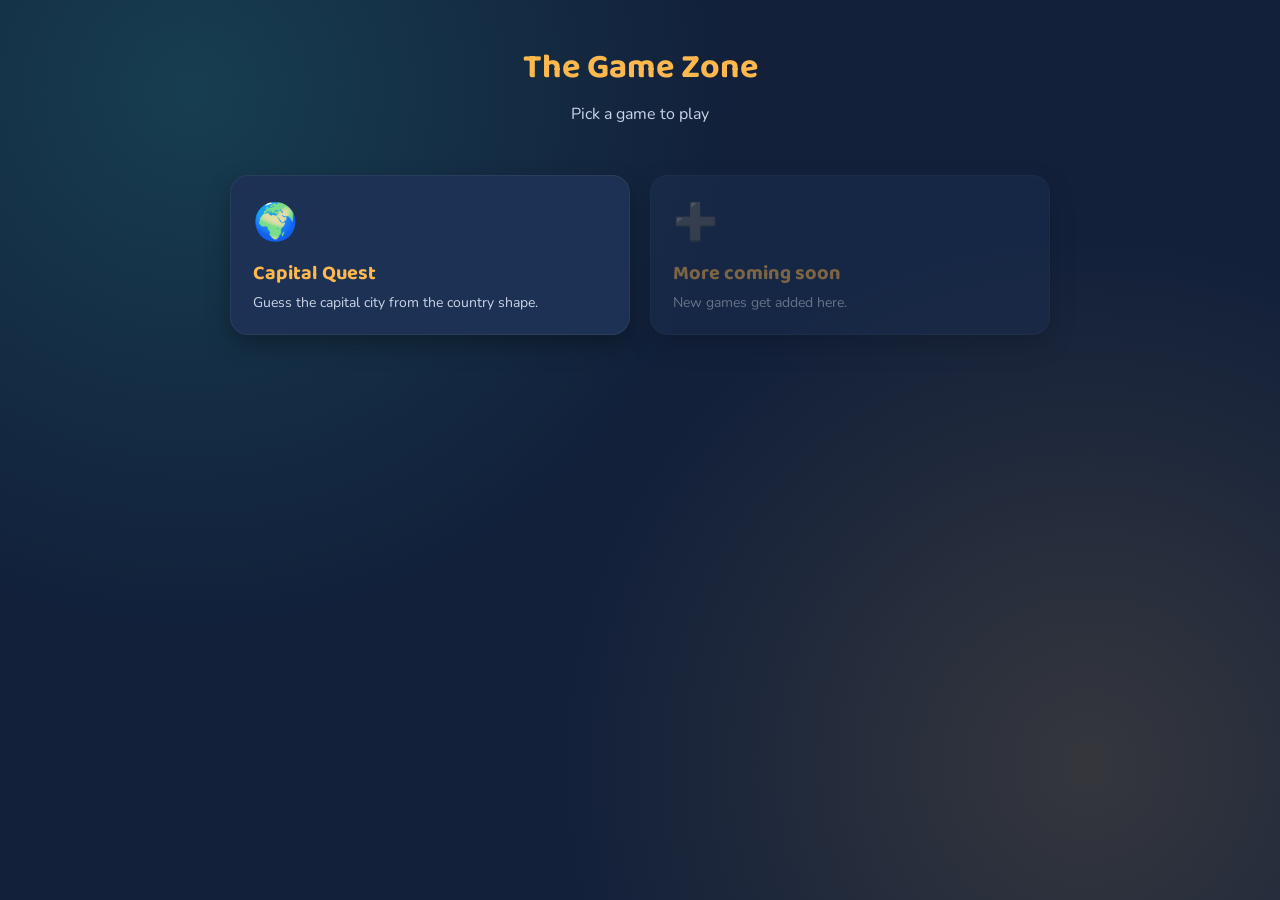
==== index.html @ fbe3ccac "Add files via upload" ====
<!DOCTYPE html>
<html lang="en">
<head>
<meta charset="UTF-8">
<meta name="viewport" content="width=device-width, initial-scale=1.0">
<title>The Game Zone</title>
<link rel="preconnect" href="https://fonts.googleapis.com">
<link href="https://fonts.googleapis.com/css2?family=Baloo+2:wght@500;700;800&family=Nunito:wght@400;600;800&display=swap" rel="stylesheet">
<style>
  :root{
    --navy:#12203A;
    --navy-light:#1C3153;
    --cream:#FFF8EA;
    --gold:#FFB84D;
    --teal:#2EC4B6;
    --pink:#FF6F91;
  }
  *{box-sizing:border-box;}
  body{
    margin:0;min-height:100vh;
    background:
      radial-gradient(circle at 15% 10%, rgba(46,196,182,0.18), transparent 40%),
      radial-gradient(circle at 85% 85%, rgba(255,184,77,0.15), transparent 40%),
      var(--navy);
    font-family:'Nunito',sans-serif;
    color:var(--cream);
    display:flex;flex-direction:column;align-items:center;
    padding:40px 16px 60px;
  }
  h1{font-family:'Baloo 2',sans-serif;font-size:34px;color:var(--gold);margin:0;}
  p.sub{color:#CBD5E8;margin-top:8px;}
  .grid{
    display:grid;grid-template-columns:repeat(auto-fit,minmax(240px,1fr));
    gap:20px;width:100%;max-width:820px;margin-top:34px;
  }
  .game-card{
    background:var(--navy-light);
    border-radius:18px;
    padding:22px;
    text-decoration:none;
    color:var(--cream);
    border:1px solid rgba(255,255,255,0.06);
    box-shadow:0 10px 24px rgba(0,0,0,0.3);
    transition:transform .1s ease;
  }
  .game-card:hover{transform:translateY(-3px);}
  .game-card .emoji{font-size:36px;}
  .game-card h2{font-family:'Baloo 2',sans-serif;font-size:20px;margin:10px 0 4px;color:var(--gold);}
  .game-card p{margin:0;font-size:14px;color:#CBD5E8;}
  .game-card.coming{opacity:0.45;cursor:default;}
</style>
</head>
<body>
  <h1>The Game Zone</h1>
  <p class="sub">Pick a game to play</p>
  <div class="grid">
    <a class="game-card" href="geography-quiz.html">
      <div class="emoji">🌍</div>
      <h2>Capital Quest</h2>
      <p>Guess the capital city from the country shape.</p>
    </a>
    <div class="game-card coming">
      <div class="emoji">➕</div>
      <h2>More coming soon</h2>
      <p>New games get added here.</p>
    </div>
  </div>
</body>
</html>
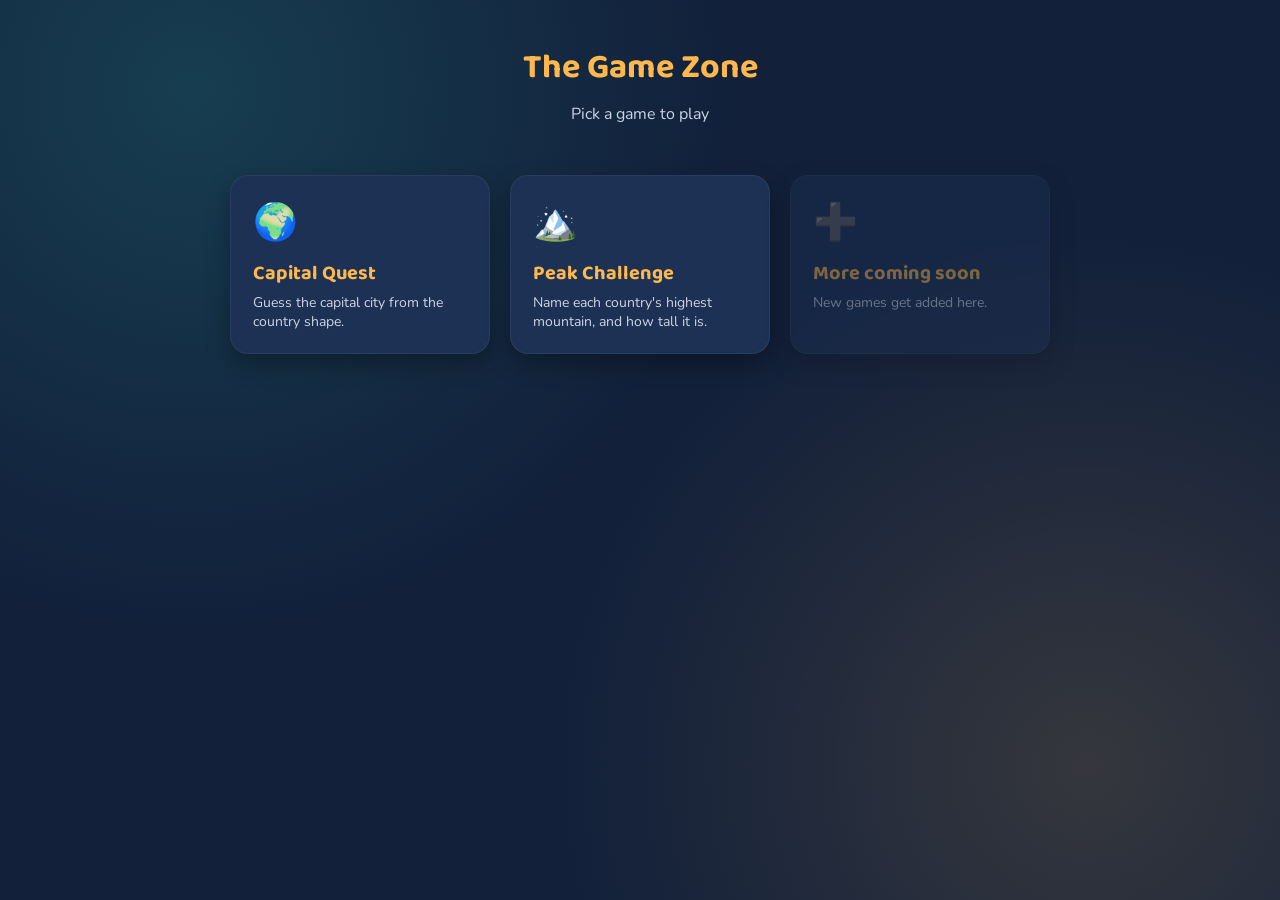
==== commit 4059c17a: "Add files via upload" ====
--- a/index.html
+++ b/index.html
@@ -59,6 +59,11 @@
       <h2>Capital Quest</h2>
       <p>Guess the capital city from the country shape.</p>
     </a>
+    <a class="game-card" href="mountain-quiz.html">
+      <div class="emoji">🏔️</div>
+      <h2>Peak Challenge</h2>
+      <p>Name each country's highest mountain, and how tall it is.</p>
+    </a>
     <div class="game-card coming">
       <div class="emoji">➕</div>
       <h2>More coming soon</h2>
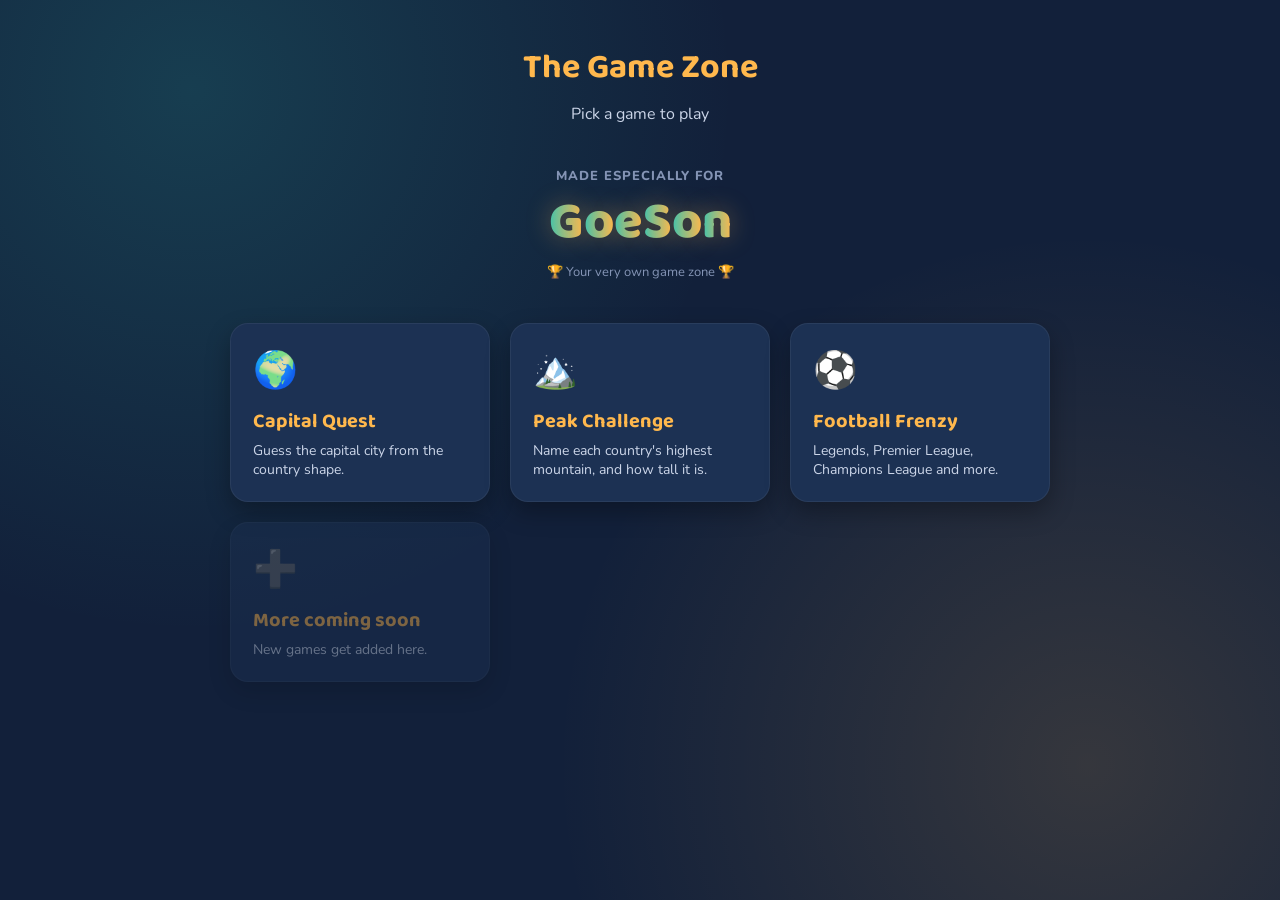
==== commit 8cd802bc: "Add files via upload" ====
--- a/index.html
+++ b/index.html
@@ -29,6 +29,79 @@
   }
   h1{font-family:'Baloo 2',sans-serif;font-size:34px;color:var(--gold);margin:0;}
   p.sub{color:#CBD5E8;margin-top:8px;}
+
+  .made-for{
+    text-align:center;
+    margin:26px 0 8px;
+    position:relative;
+  }
+  .made-for .label{
+    font-size:13px;
+    font-weight:800;
+    letter-spacing:1px;
+    text-transform:uppercase;
+    color:#8494B5;
+  }
+  .name-stage{
+    position:relative;
+    display:inline-flex;
+    align-items:center;
+    justify-content:center;
+    margin-top:6px;
+    padding:6px 10px;
+  }
+  .name-stage .letter{
+    display:inline-block;
+    font-family:'Baloo 2',sans-serif;
+    font-size:52px;
+    font-weight:800;
+    line-height:1;
+    background:linear-gradient(90deg,var(--teal),var(--gold),var(--pink),var(--teal));
+    background-size:300% 100%;
+    -webkit-background-clip:text;
+    background-clip:text;
+    color:transparent;
+    animation:bounceLetter 1.4s ease-in-out infinite, rainbowShift 5s linear infinite;
+    text-shadow:0 0 24px rgba(255,184,77,0.35);
+  }
+  .name-stage .letter:nth-child(1){animation-delay:0s, 0s;}
+  .name-stage .letter:nth-child(2){animation-delay:.08s, 0s;}
+  .name-stage .letter:nth-child(3){animation-delay:.16s, 0s;}
+  .name-stage .letter:nth-child(4){animation-delay:.24s, 0s;}
+  .name-stage .letter:nth-child(5){animation-delay:.32s, 0s;}
+  .name-stage .letter:nth-child(6){animation-delay:.40s, 0s;}
+  @keyframes bounceLetter{
+    0%,60%,100%{transform:translateY(0) rotate(0deg);}
+    30%{transform:translateY(-16px) rotate(-6deg);}
+    45%{transform:translateY(0) rotate(4deg);}
+  }
+  @keyframes rainbowShift{
+    0%{background-position:0% 50%;}
+    100%{background-position:300% 50%;}
+  }
+  .sparkle{
+    position:absolute;
+    font-size:20px;
+    animation:sparkleFloat 2.6s ease-in-out infinite;
+    opacity:0;
+  }
+  .sparkle.s1{top:-10px;left:6%;animation-delay:.2s;}
+  .sparkle.s2{top:-18px;right:8%;animation-delay:.9s;}
+  .sparkle.s3{bottom:-6px;left:18%;animation-delay:1.5s;}
+  .sparkle.s4{bottom:-14px;right:20%;animation-delay:.5s;}
+  .sparkle.s5{top:40%;left:-4%;animation-delay:1.1s;}
+  .sparkle.s6{top:30%;right:-4%;animation-delay:1.8s;}
+  @keyframes sparkleFloat{
+    0%{opacity:0;transform:translateY(6px) scale(.6) rotate(0deg);}
+    30%{opacity:1;}
+    70%{opacity:1;}
+    100%{opacity:0;transform:translateY(-16px) scale(1.1) rotate(25deg);}
+  }
+  .made-for .tagline{
+    margin-top:8px;
+    font-size:13px;
+    color:#8494B5;
+  }
   .grid{
     display:grid;grid-template-columns:repeat(auto-fit,minmax(240px,1fr));
     gap:20px;width:100%;max-width:820px;margin-top:34px;
@@ -53,6 +126,20 @@
 <body>
   <h1>The Game Zone</h1>
   <p class="sub">Pick a game to play</p>
+
+  <div class="made-for">
+    <div class="label">Made especially for</div>
+    <div class="name-stage">
+      <span class="sparkle s1">✨</span>
+      <span class="sparkle s2">⭐</span>
+      <span class="sparkle s3">🌟</span>
+      <span class="sparkle s4">✨</span>
+      <span class="sparkle s5">💫</span>
+      <span class="sparkle s6">⭐</span>
+      <span class="letter">G</span><span class="letter">o</span><span class="letter">e</span><span class="letter">S</span><span class="letter">o</span><span class="letter">n</span>
+    </div>
+    <div class="tagline">🏆 Your very own game zone 🏆</div>
+  </div>
   <div class="grid">
     <a class="game-card" href="geography-quiz.html">
       <div class="emoji">🌍</div>
@@ -64,6 +151,11 @@
       <h2>Peak Challenge</h2>
       <p>Name each country's highest mountain, and how tall it is.</p>
     </a>
+    <a class="game-card" href="football-quiz.html">
+      <div class="emoji">⚽</div>
+      <h2>Football Frenzy</h2>
+      <p>Legends, Premier League, Champions League and more.</p>
+    </a>
     <div class="game-card coming">
       <div class="emoji">➕</div>
       <h2>More coming soon</h2>
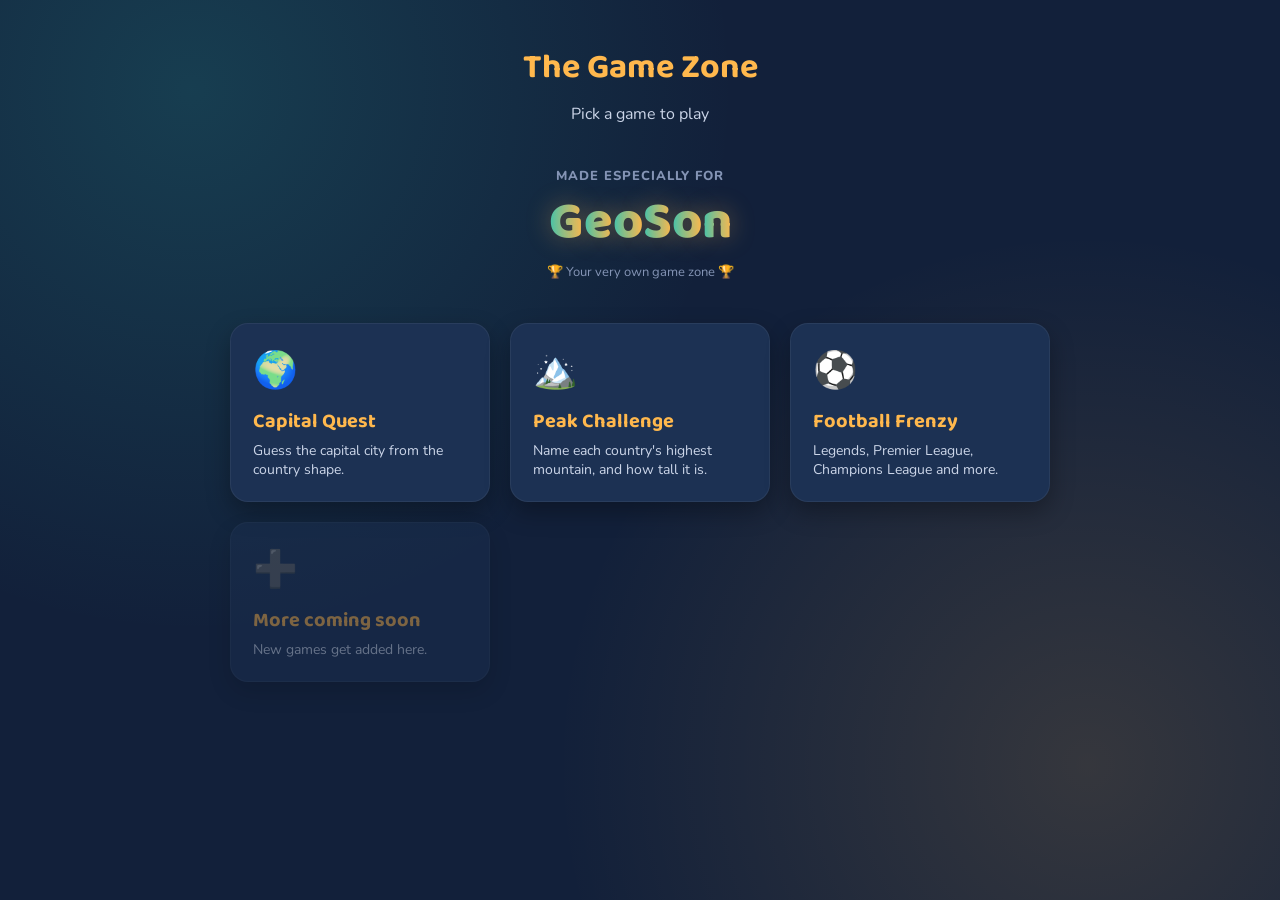
==== commit 4c4e5000: "Add files via upload" ====
--- a/index.html
+++ b/index.html
@@ -136,7 +136,7 @@
       <span class="sparkle s4">✨</span>
       <span class="sparkle s5">💫</span>
       <span class="sparkle s6">⭐</span>
-      <span class="letter">G</span><span class="letter">o</span><span class="letter">e</span><span class="letter">S</span><span class="letter">o</span><span class="letter">n</span>
+      <span class="letter">G</span><span class="letter">e</span><span class="letter">o</span><span class="letter">S</span><span class="letter">o</span><span class="letter">n</span>
     </div>
     <div class="tagline">🏆 Your very own game zone 🏆</div>
   </div>
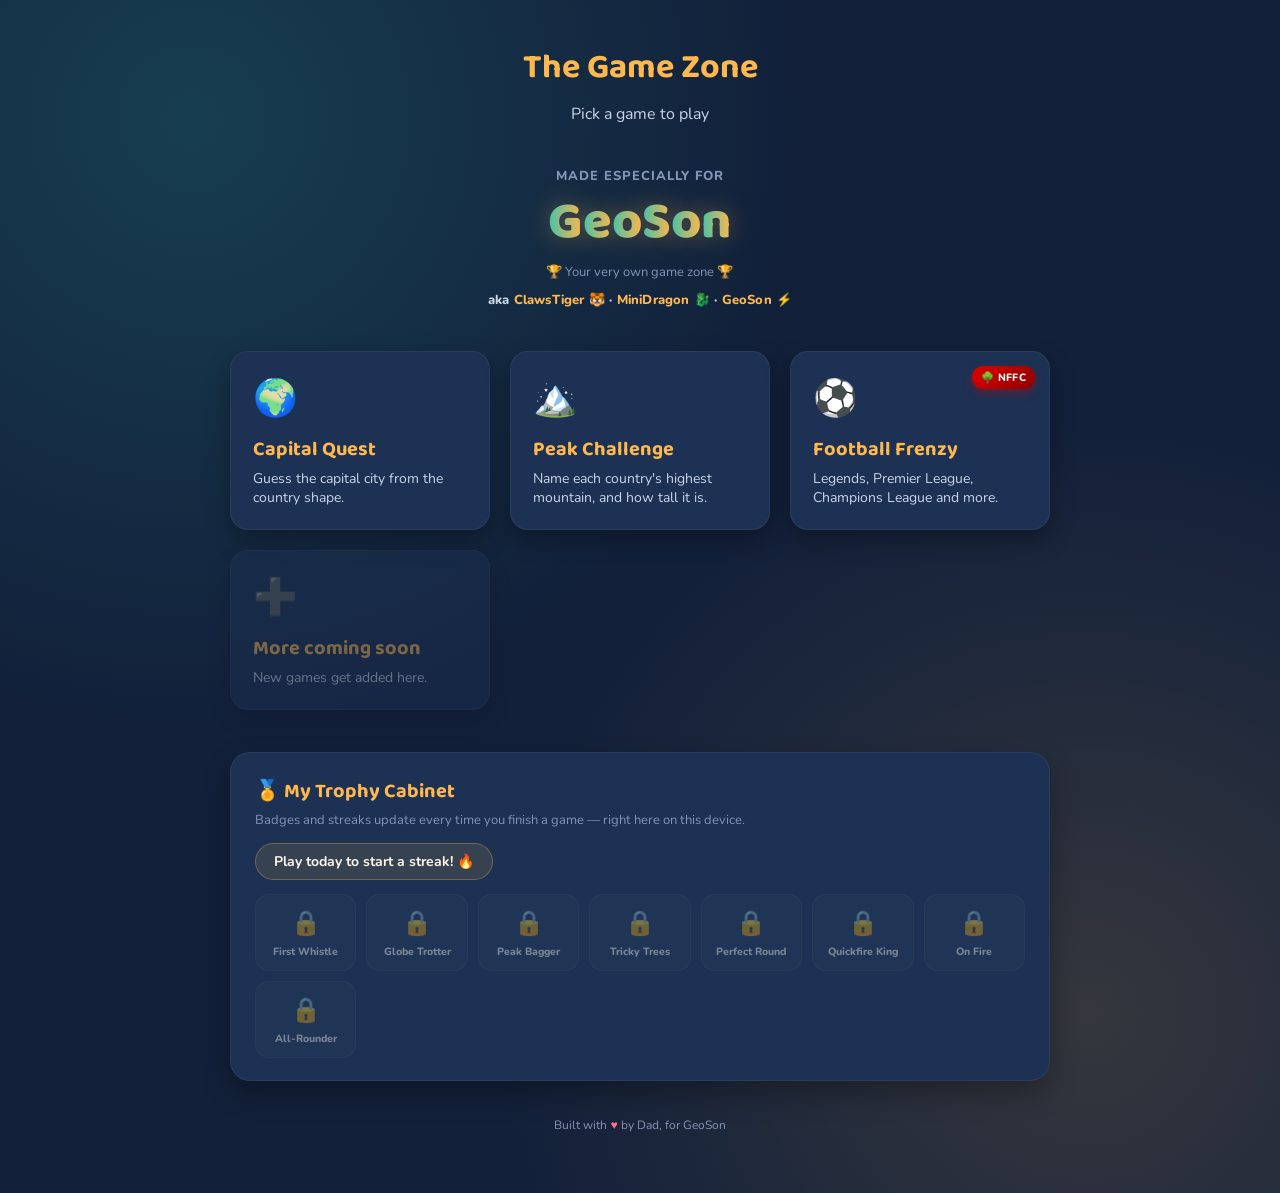
==== commit 50bee409: "cowork1 cowork1" ====
--- a/index.html
+++ b/index.html
@@ -6,6 +6,7 @@
 <title>The Game Zone</title>
 <link rel="preconnect" href="https://fonts.googleapis.com">
 <link href="https://fonts.googleapis.com/css2?family=Baloo+2:wght@500;700;800&family=Nunito:wght@400;600;800&display=swap" rel="stylesheet">
+<link rel="stylesheet" href="stats.css">
 <style>
   :root{
     --navy:#12203A;
@@ -14,6 +15,7 @@
     --gold:#FFB84D;
     --teal:#2EC4B6;
     --pink:#FF6F91;
+    --forest:#DD0000;
   }
   *{box-sizing:border-box;}
   body{
@@ -102,11 +104,21 @@
     font-size:13px;
     color:#8494B5;
   }
+  .aka{
+    margin-top:10px;
+    font-size:13px;
+    font-weight:800;
+    color:#CBD5E8;
+    letter-spacing:.2px;
+  }
+  .aka span{color:var(--gold);}
+
   .grid{
     display:grid;grid-template-columns:repeat(auto-fit,minmax(240px,1fr));
     gap:20px;width:100%;max-width:820px;margin-top:34px;
   }
   .game-card{
+    position:relative;
     background:var(--navy-light);
     border-radius:18px;
     padding:22px;
@@ -114,13 +126,39 @@
     color:var(--cream);
     border:1px solid rgba(255,255,255,0.06);
     box-shadow:0 10px 24px rgba(0,0,0,0.3);
-    transition:transform .1s ease;
-  }
-  .game-card:hover{transform:translateY(-3px);}
+    transition:transform .15s ease, box-shadow .15s ease, border-color .15s ease;
+  }
+  .game-card:hover{transform:translateY(-4px) scale(1.015);box-shadow:0 16px 30px rgba(0,0,0,0.4);border-color:rgba(255,184,77,0.35);}
   .game-card .emoji{font-size:36px;}
   .game-card h2{font-family:'Baloo 2',sans-serif;font-size:20px;margin:10px 0 4px;color:var(--gold);}
   .game-card p{margin:0;font-size:14px;color:#CBD5E8;}
   .game-card.coming{opacity:0.45;cursor:default;}
+  .fan-chip{
+    position:absolute;top:14px;right:14px;
+    background:linear-gradient(135deg,var(--forest),#8f0000);
+    color:#fff;font-size:10.5px;font-weight:800;
+    padding:4px 9px;border-radius:999px;
+    letter-spacing:.3px;
+    box-shadow:0 4px 10px rgba(221,0,0,0.35);
+  }
+
+  .zone{
+    width:100%;max-width:820px;margin-top:42px;
+    background:var(--navy-light);
+    border-radius:20px;padding:22px 24px;
+    border:1px solid rgba(255,255,255,0.06);
+    box-shadow:0 12px 28px rgba(0,0,0,0.3);
+  }
+  .zone h2{font-family:'Baloo 2',sans-serif;font-size:20px;color:var(--gold);margin:0 0 4px;}
+  .zone .zone-sub{font-size:13px;color:#8494B5;margin:0 0 14px;}
+
+  footer.made-with{
+    margin-top:36px;
+    text-align:center;
+    font-size:12px;
+    color:#8494B5;
+  }
+  footer.made-with .heart{color:var(--pink);}
 </style>
 </head>
 <body>
@@ -139,6 +177,7 @@
       <span class="letter">G</span><span class="letter">e</span><span class="letter">o</span><span class="letter">S</span><span class="letter">o</span><span class="letter">n</span>
     </div>
     <div class="tagline">🏆 Your very own game zone 🏆</div>
+    <div class="aka">aka <span>ClawsTiger</span> 🐯 &middot; <span>MiniDragon</span> 🐉 &middot; <span>GeoSon</span> ⚡</div>
   </div>
   <div class="grid">
     <a class="game-card" href="geography-quiz.html">
@@ -152,6 +191,7 @@
       <p>Name each country's highest mountain, and how tall it is.</p>
     </a>
     <a class="game-card" href="football-quiz.html">
+      <span class="fan-chip">🌳 NFFC</span>
       <div class="emoji">⚽</div>
       <h2>Football Frenzy</h2>
       <p>Legends, Premier League, Champions League and more.</p>
@@ -162,5 +202,20 @@
       <p>New games get added here.</p>
     </div>
   </div>
+
+  <div class="zone">
+    <h2>🏅 My Trophy Cabinet</h2>
+    <p class="zone-sub">Badges and streaks update every time you finish a game — right here on this device.</p>
+    <div class="gz-streak-banner" id="streak-banner">Play today to start a streak! 🔥</div>
+    <div class="gz-badges-grid" id="badges-grid"></div>
+  </div>
+
+  <footer class="made-with">Built with <span class="heart">&hearts;</span> by Dad, for GeoSon</footer>
+
+<script src="stats.js"></script>
+<script>
+  GZ.renderStreak(document.getElementById("streak-banner"));
+  GZ.renderBadgesGrid(document.getElementById("badges-grid"));
+</script>
 </body>
 </html>
--- a/stats.css
+++ b/stats.css
@@ -0,0 +1,75 @@
+/* ============================================================
+   Shared components for George's Game Zone — badges, streaks,
+   category charts and toast pop-ups. Loaded alongside stats.js
+   on every page.
+   ============================================================ */
+
+.gz-toast {
+  position: fixed;
+  left: 50%;
+  bottom: 26px;
+  transform: translateX(-50%) translateY(16px);
+  background: var(--navy-light, #1C3153);
+  color: var(--gold, #FFB84D);
+  border: 1px solid rgba(255, 184, 77, 0.4);
+  padding: 12px 22px;
+  border-radius: 14px;
+  font-family: 'Baloo 2', sans-serif;
+  font-weight: 700;
+  font-size: 15px;
+  box-shadow: 0 10px 26px rgba(0, 0, 0, 0.45);
+  opacity: 0;
+  pointer-events: none;
+  transition: opacity .25s ease, transform .25s ease;
+  z-index: 999;
+  max-width: 88vw;
+  text-align: center;
+}
+.gz-toast.show {
+  opacity: 1;
+  transform: translateX(-50%) translateY(0);
+}
+
+.gz-badges-grid {
+  display: grid;
+  grid-template-columns: repeat(auto-fill, minmax(92px, 1fr));
+  gap: 10px;
+  margin-top: 14px;
+}
+.gz-badge {
+  background: rgba(255, 255, 255, 0.05);
+  border-radius: 14px;
+  padding: 12px 6px;
+  text-align: center;
+  border: 1px solid rgba(255, 255, 255, 0.07);
+  transition: transform .15s ease;
+}
+.gz-badge.earned { border-color: rgba(255, 184, 77, 0.35); }
+.gz-badge.locked { opacity: 0.42; }
+.gz-badge-emoji { font-size: 24px; }
+.gz-badge-name { font-size: 10.5px; font-weight: 800; margin-top: 6px; color: var(--cream, #FFF8EA); line-height: 1.25; }
+
+.gz-streak-banner {
+  display: inline-flex;
+  align-items: center;
+  gap: 8px;
+  background: rgba(255, 184, 77, 0.12);
+  border: 1px solid rgba(255, 184, 77, 0.3);
+  padding: 8px 18px;
+  border-radius: 999px;
+  font-weight: 700;
+  font-size: 14px;
+  color: var(--cream, #FFF8EA);
+}
+.gz-flame { font-size: 18px; }
+
+.gz-chart { margin-top: 10px; }
+.gz-chart-row { display: flex; align-items: center; gap: 10px; margin-bottom: 9px; }
+.gz-chart-label { width: 112px; font-size: 12px; font-weight: 700; color: #CBD5E8; flex-shrink: 0; text-align: right; }
+.gz-chart-track { flex: 1; height: 14px; background: rgba(255, 255, 255, 0.08); border-radius: 8px; overflow: hidden; }
+.gz-chart-fill { height: 100%; background: linear-gradient(90deg, var(--teal, #2EC4B6), var(--gold, #FFB84D)); border-radius: 8px; transition: width .7s ease; }
+.gz-chart-value { width: 40px; font-size: 12px; font-weight: 800; color: var(--gold, #FFB84D); text-align: right; }
+
+@media (max-width: 480px) {
+  .gz-chart-label { width: 86px; font-size: 11px; }
+}
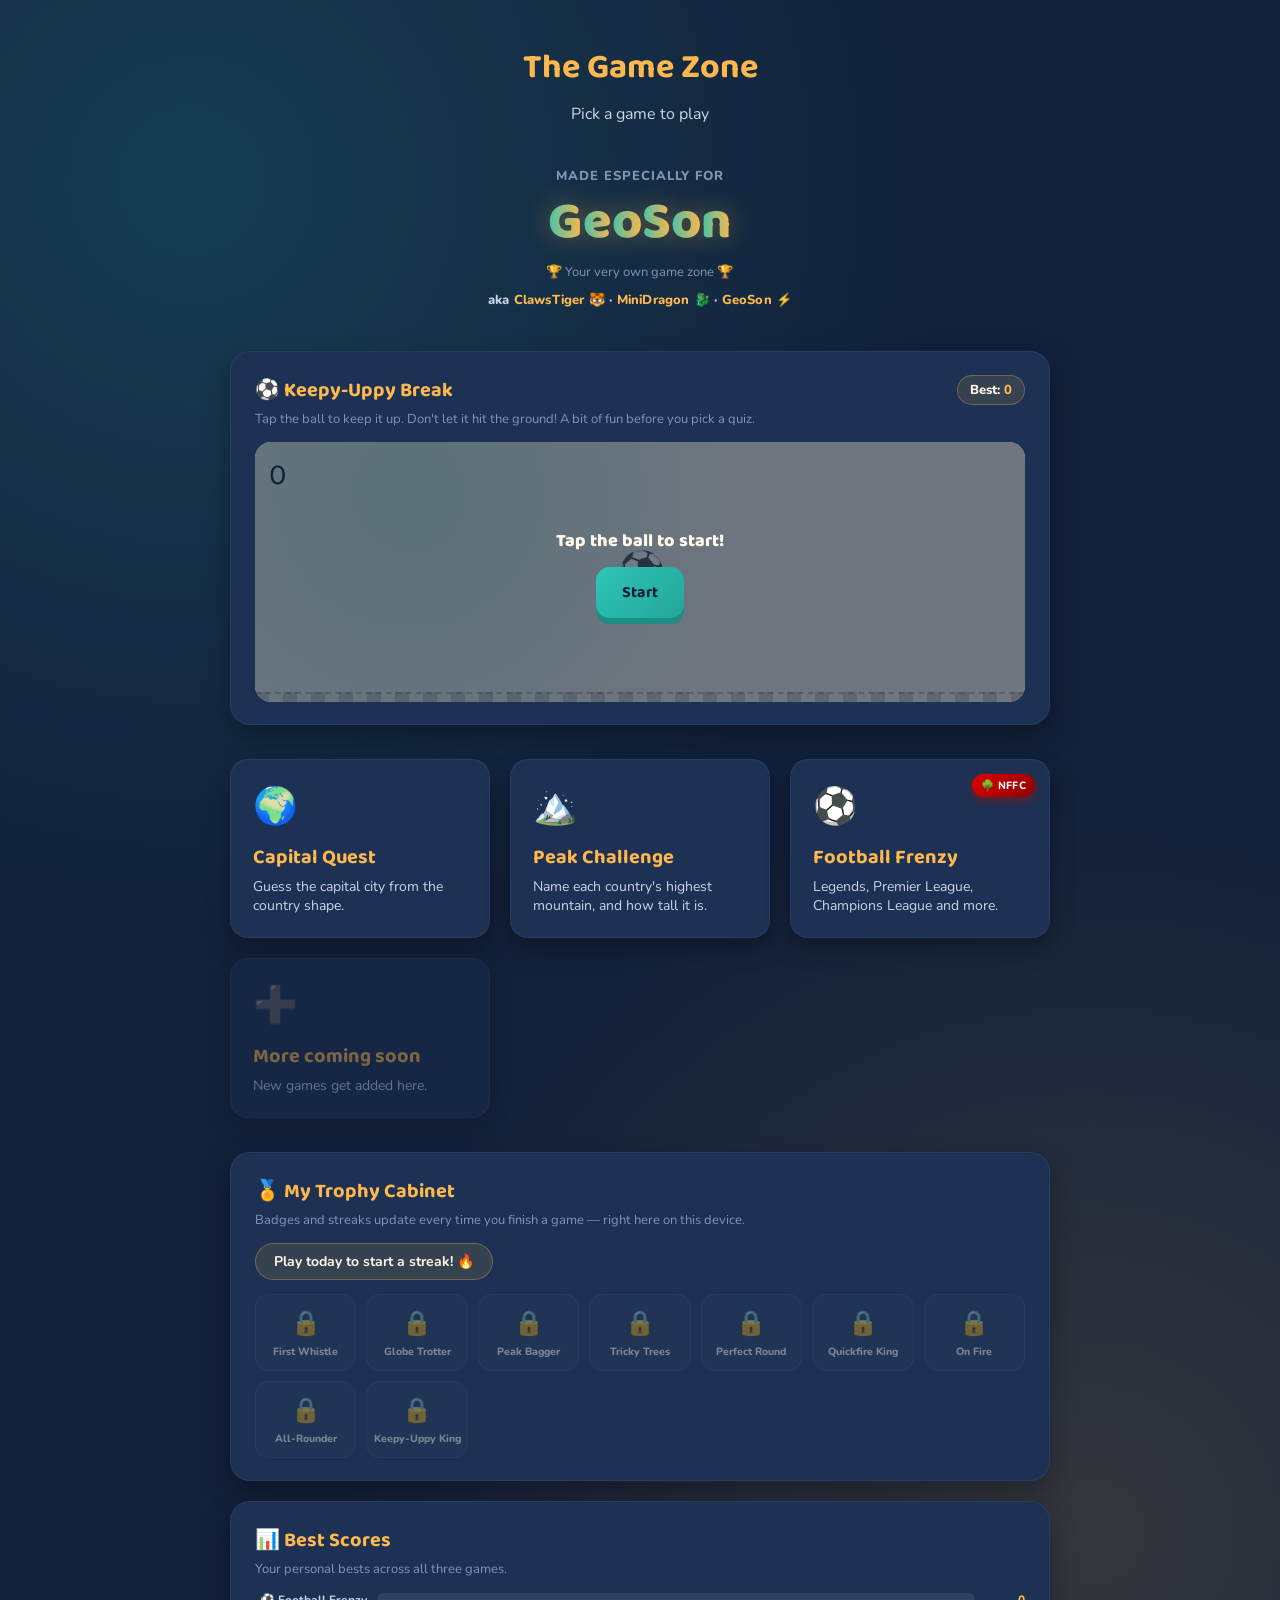
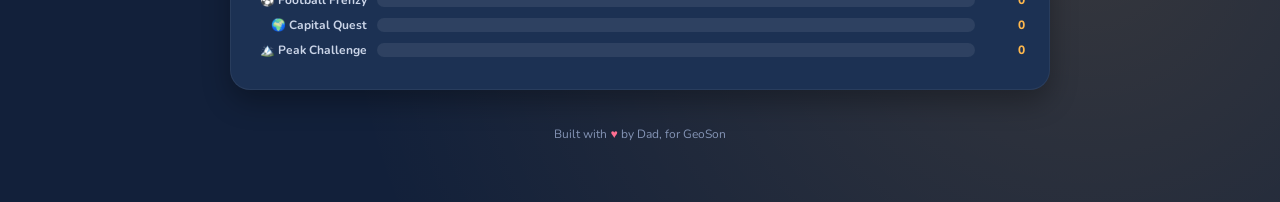
==== commit 6a22c90c: "dd keepy-uppy mini-game and best scores chart dd keepy-uppy mini-game and best scores chart" ====
--- a/index.html
+++ b/index.html
@@ -143,7 +143,7 @@
   }
 
   .zone{
-    width:100%;max-width:820px;margin-top:42px;
+    width:100%;max-width:820px;margin-top:34px;
     background:var(--navy-light);
     border-radius:20px;padding:22px 24px;
     border:1px solid rgba(255,255,255,0.06);
@@ -151,6 +151,64 @@
   }
   .zone h2{font-family:'Baloo 2',sans-serif;font-size:20px;color:var(--gold);margin:0 0 4px;}
   .zone .zone-sub{font-size:13px;color:#8494B5;margin:0 0 14px;}
+  .zone + .zone{margin-top:20px;}
+
+  .keepy-header{display:flex;justify-content:space-between;align-items:center;flex-wrap:wrap;gap:8px;margin-bottom:4px;}
+  .keepy-header h2{margin:0;}
+  .keepy-best{
+    background:rgba(255,184,77,0.12);border:1px solid rgba(255,184,77,0.3);
+    padding:5px 12px;border-radius:999px;font-weight:800;font-size:13px;color:var(--cream);
+    white-space:nowrap;
+  }
+  .keepy-best span{color:var(--gold);}
+  .keepy-stage{
+    position:relative;
+    height:260px;
+    margin-top:14px;
+    background:
+      radial-gradient(circle at 20% 20%, rgba(46,196,182,0.25), transparent 55%),
+      var(--cream);
+    border-radius:16px;
+    overflow:hidden;
+    cursor:pointer;
+    touch-action:none;
+    user-select:none;
+  }
+  .keepy-score{
+    position:absolute;top:10px;left:14px;
+    font-family:'Baloo 2',sans-serif;font-size:30px;color:#152238;
+    z-index:2;
+  }
+  .keepy-ball{
+    position:absolute;
+    width:44px;height:44px;
+    font-size:38px;line-height:44px;text-align:center;
+    left:50%;
+    transform:translateX(-50%);
+    z-index:1;
+  }
+  .keepy-ground{
+    position:absolute;left:0;right:0;bottom:0;height:10px;
+    background:repeating-linear-gradient(90deg, rgba(21,34,56,0.18) 0 14px, transparent 14px 28px);
+    border-top:2px dashed rgba(21,34,56,0.25);
+  }
+  .keepy-overlay{
+    position:absolute;inset:0;
+    background:rgba(18,32,58,0.6);
+    display:flex;align-items:center;justify-content:center;
+    flex-direction:column;gap:12px;
+    z-index:3;
+    text-align:center;
+    padding:20px;
+  }
+  .keepy-overlay p{color:var(--cream);font-weight:800;font-family:'Baloo 2',sans-serif;font-size:18px;margin:0;}
+  .keepy-overlay .btn-primary{
+    font-family:'Baloo 2',sans-serif;cursor:pointer;border:none;border-radius:14px;font-weight:700;
+    background:linear-gradient(135deg,var(--teal),#22A79A);color:var(--navy);
+    padding:13px 26px;font-size:16px;box-shadow:0 6px 0 #1C8F84;
+  }
+  .keepy-overlay .btn-primary:active{transform:translateY(3px);box-shadow:0 2px 0 #1C8F84;}
+  .keepy-overlay.hidden{display:none;}
 
   footer.made-with{
     margin-top:36px;
@@ -179,6 +237,24 @@
     <div class="tagline">🏆 Your very own game zone 🏆</div>
     <div class="aka">aka <span>ClawsTiger</span> 🐯 &middot; <span>MiniDragon</span> 🐉 &middot; <span>GeoSon</span> ⚡</div>
   </div>
+
+  <div class="zone">
+    <div class="keepy-header">
+      <h2>⚽ Keepy-Uppy Break</h2>
+      <div class="keepy-best">Best: <span id="keepy-best">0</span></div>
+    </div>
+    <p class="zone-sub">Tap the ball to keep it up. Don't let it hit the ground! A bit of fun before you pick a quiz.</p>
+    <div class="keepy-stage" id="keepy-stage">
+      <div class="keepy-score" id="keepy-score">0</div>
+      <div class="keepy-ball" id="keepy-ball">⚽</div>
+      <div class="keepy-ground"></div>
+      <div class="keepy-overlay" id="keepy-overlay">
+        <p>Tap the ball to start!</p>
+        <button class="btn-primary" id="keepy-start-btn">Start</button>
+      </div>
+    </div>
+  </div>
+
   <div class="grid">
     <a class="game-card" href="geography-quiz.html">
       <div class="emoji">🌍</div>
@@ -210,12 +286,109 @@
     <div class="gz-badges-grid" id="badges-grid"></div>
   </div>
 
+  <div class="zone">
+    <h2>📊 Best Scores</h2>
+    <p class="zone-sub">Your personal bests across all three games.</p>
+    <div id="best-scores-chart"></div>
+  </div>
+
   <footer class="made-with">Built with <span class="heart">&hearts;</span> by Dad, for GeoSon</footer>
 
 <script src="stats.js"></script>
 <script>
   GZ.renderStreak(document.getElementById("streak-banner"));
   GZ.renderBadgesGrid(document.getElementById("badges-grid"));
+  GZ.renderBestScores(document.getElementById("best-scores-chart"));
+
+  /* ---------- Keepy-uppy mini game ---------- */
+  (function () {
+    const stage = document.getElementById("keepy-stage");
+    const ballEl = document.getElementById("keepy-ball");
+    const scoreEl = document.getElementById("keepy-score");
+    const bestEl = document.getElementById("keepy-best");
+    const overlay = document.getElementById("keepy-overlay");
+
+    const GROUND_H = 10;
+    const BALL_SIZE = 44;
+    const GRAVITY = 0.18;
+    const KICK_VELOCITY = -6.2;
+    const HIT_PAD = 32; // generous hit box so it's easy for a 10-year-old to connect
+
+    let y = 0, vy = 0, running = false, score = 0, rafId = null;
+
+    function stageHeight() { return stage.clientHeight || 260; }
+
+    function resetBall() {
+      y = stageHeight() / 2 - BALL_SIZE / 2;
+      vy = 0;
+      ballEl.style.top = y + "px";
+    }
+
+    bestEl.textContent = GZ.load().keepyUppyBest || 0;
+    resetBall();
+
+    function startGame() {
+      score = 0;
+      scoreEl.textContent = "0";
+      resetBall();
+      running = true;
+      overlay.classList.add("hidden");
+      cancelAnimationFrame(rafId);
+      tick();
+    }
+
+    function tick() {
+      if (!running) return;
+      vy += GRAVITY;
+      y += vy;
+      if (y <= 2) {
+        y = 2;
+        vy = Math.max(vy, 0);
+      }
+      const maxY = stageHeight() - GROUND_H - BALL_SIZE;
+      if (y >= maxY) {
+        y = maxY;
+        ballEl.style.top = y + "px";
+        gameOver();
+        return;
+      }
+      ballEl.style.top = y + "px";
+      rafId = requestAnimationFrame(tick);
+    }
+
+    function gameOver() {
+      running = false;
+      cancelAnimationFrame(rafId);
+      const nickname = GZ.randomNickname();
+      const { isNewBest, newBadges } = GZ.recordKeepyUppy(score);
+      bestEl.textContent = GZ.load().keepyUppyBest || 0;
+      GZ.renderBestScores(document.getElementById("best-scores-chart"));
+      overlay.innerHTML = `
+        <p>${isNewBest && score > 0 ? "New best! " : ""}${score} keepy-upp${score === 1 ? "y" : "ies"}, ${nickname}!</p>
+        <button class="btn-primary" id="keepy-start-btn">Play again</button>
+      `;
+      overlay.classList.remove("hidden");
+      document.getElementById("keepy-start-btn").addEventListener("click", startGame);
+      GZ.announceBadges(newBadges);
+    }
+
+    function tryKick(clientX, clientY) {
+      if (!running) return;
+      const rect = stage.getBoundingClientRect();
+      const px = clientX - rect.left;
+      const py = clientY - rect.top;
+      const ballCenterX = rect.width / 2;
+      const ballCenterY = y + BALL_SIZE / 2;
+      if (Math.abs(px - ballCenterX) <= BALL_SIZE / 2 + HIT_PAD && Math.abs(py - ballCenterY) <= BALL_SIZE / 2 + HIT_PAD) {
+        vy = KICK_VELOCITY;
+        score++;
+        scoreEl.textContent = score;
+      }
+    }
+
+    stage.addEventListener("pointerdown", (e) => tryKick(e.clientX, e.clientY));
+    document.getElementById("keepy-start-btn").addEventListener("click", startGame);
+  })();
 </script>
 </body>
 </html>
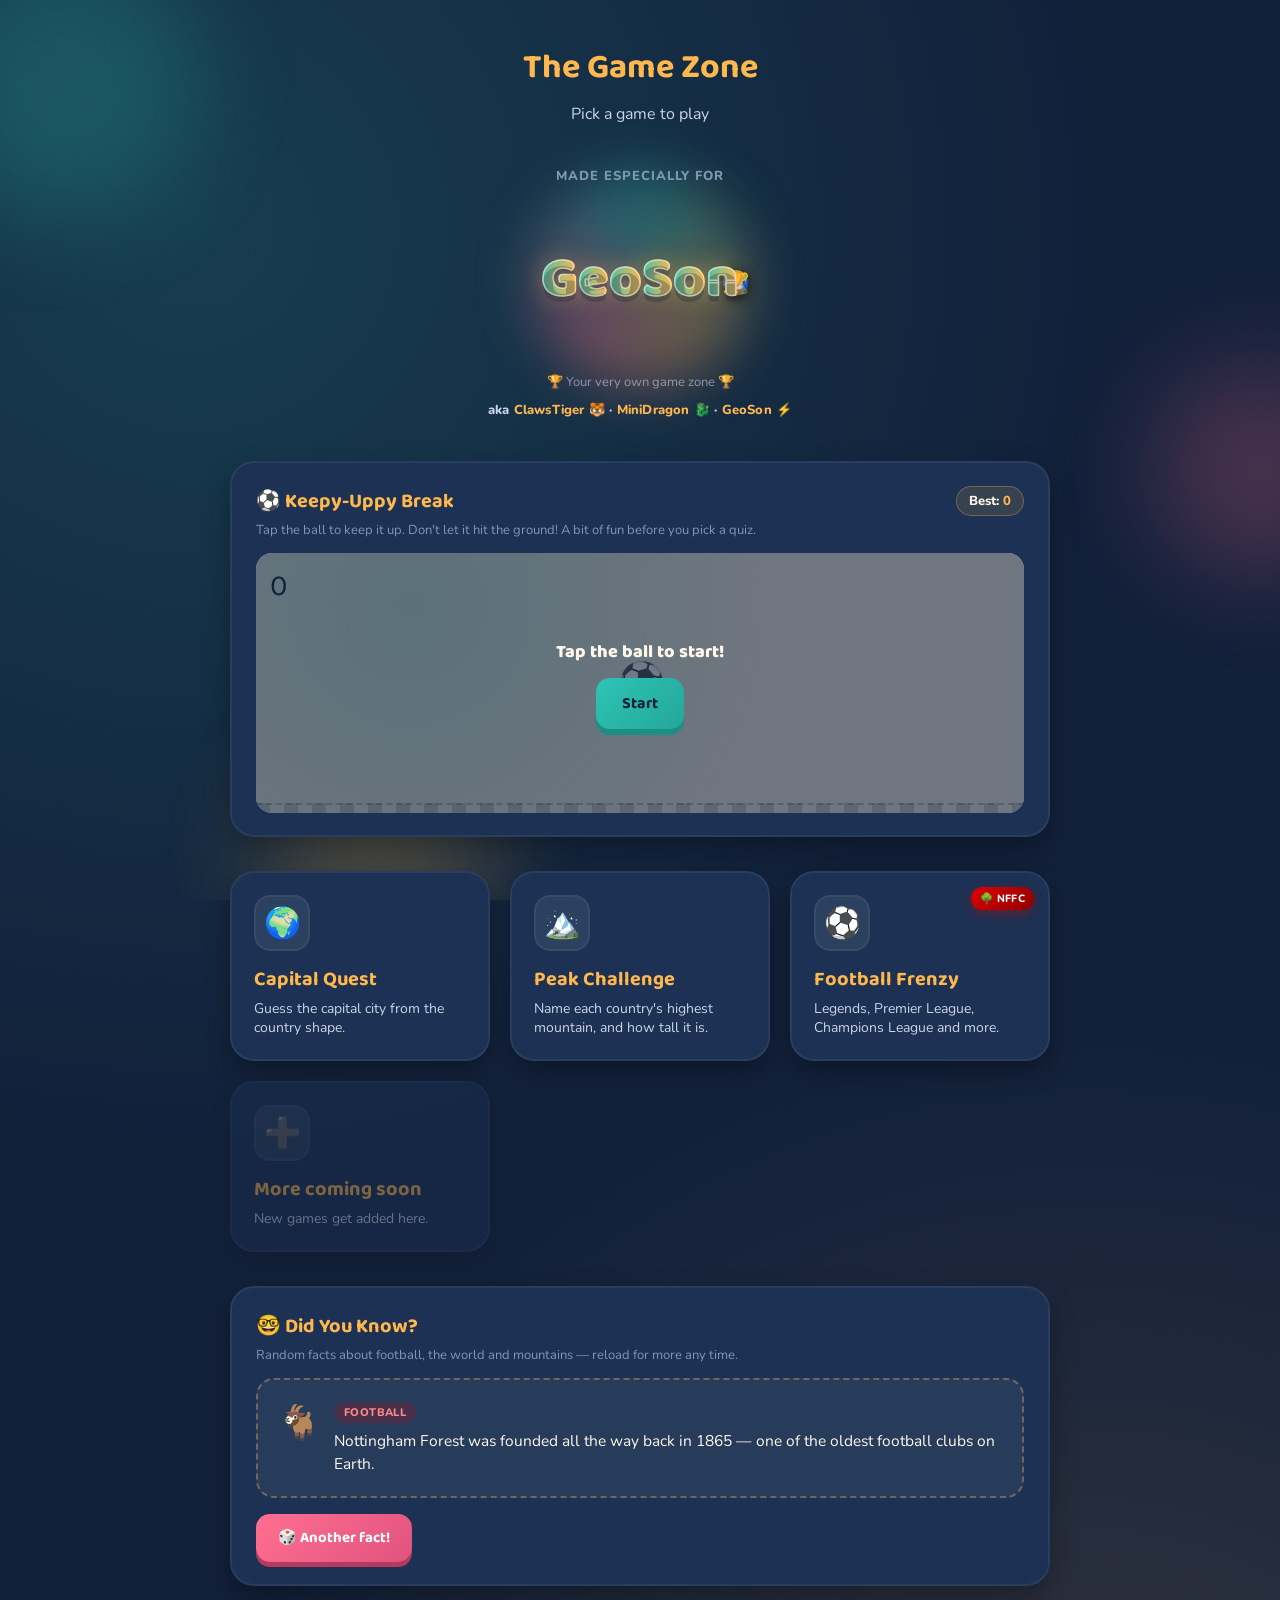
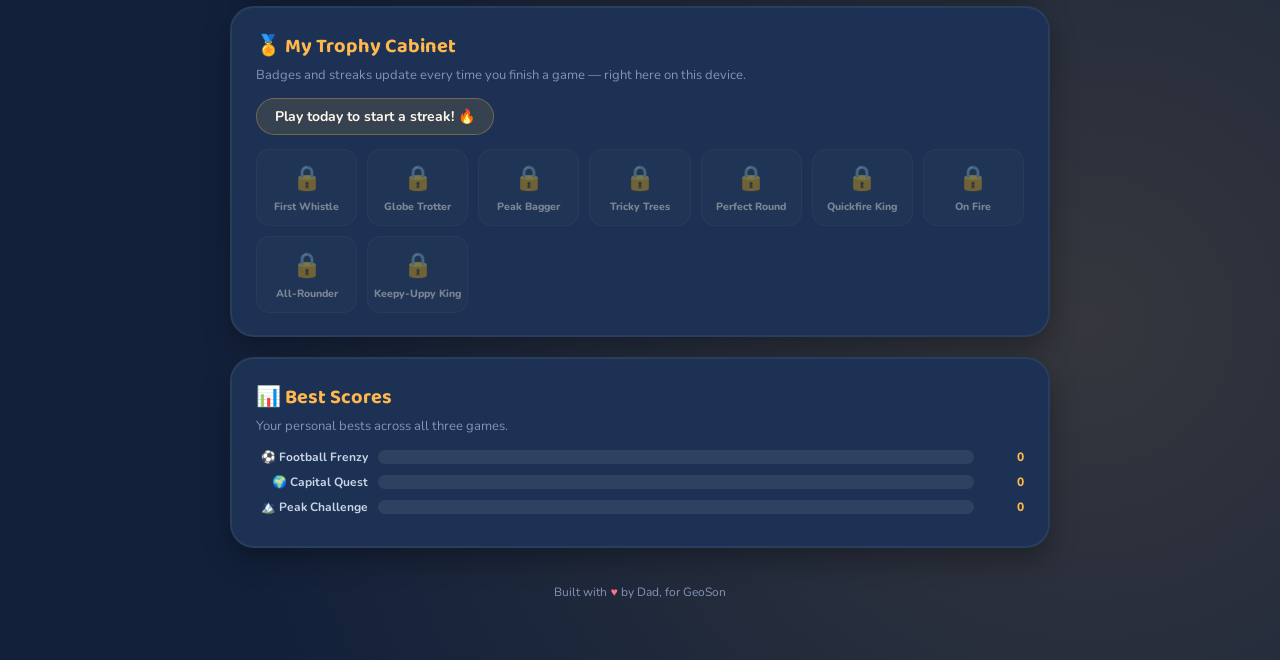
==== commit d8ca558e: "1 1" ====
--- a/index.html
+++ b/index.html
@@ -20,6 +20,8 @@
   *{box-sizing:border-box;}
   body{
     margin:0;min-height:100vh;
+    position:relative;
+    overflow-x:hidden;
     background:
       radial-gradient(circle at 15% 10%, rgba(46,196,182,0.18), transparent 40%),
       radial-gradient(circle at 85% 85%, rgba(255,184,77,0.15), transparent 40%),
@@ -29,6 +31,18 @@
     display:flex;flex-direction:column;align-items:center;
     padding:40px 16px 60px;
   }
+  .blob-field{position:fixed;inset:0;z-index:0;overflow:hidden;pointer-events:none;}
+  .blob{position:absolute;border-radius:50%;filter:blur(50px);opacity:0.22;animation:blobDrift 22s ease-in-out infinite;}
+  .blob.b1{width:280px;height:280px;background:var(--teal);top:-60px;left:-80px;animation-duration:26s;}
+  .blob.b2{width:220px;height:220px;background:var(--pink);top:40%;right:-90px;animation-duration:20s;animation-delay:-6s;}
+  .blob.b3{width:240px;height:240px;background:var(--gold);bottom:-80px;left:20%;animation-duration:24s;animation-delay:-12s;}
+  @keyframes blobDrift{
+    0%,100%{transform:translate(0,0) scale(1);}
+    33%{transform:translate(30px,-20px) scale(1.08);}
+    66%{transform:translate(-20px,25px) scale(0.95);}
+  }
+  body > *:not(.blob-field){position:relative;z-index:1;}
+
   h1{font-family:'Baloo 2',sans-serif;font-size:34px;color:var(--gold);margin:0;}
   p.sub{color:#CBD5E8;margin-top:8px;}
 
@@ -44,18 +58,55 @@
     text-transform:uppercase;
     color:#8494B5;
   }
+  .name-medallion{
+    position:relative;
+    width:340px;
+    max-width:88vw;
+    height:170px;
+    margin:10px auto 0;
+  }
+  .glow-ring{
+    position:absolute;
+    inset:50% auto auto 50%;
+    width:220px;height:220px;
+    transform:translate(-50%,-50%);
+    border-radius:50%;
+    background:conic-gradient(from 0deg, var(--teal), var(--gold), var(--pink), var(--teal));
+    filter:blur(28px);
+    opacity:0.35;
+    animation:ringSpin 7s linear infinite, ringPulse 2.4s ease-in-out infinite;
+  }
+  @keyframes ringSpin{from{transform:translate(-50%,-50%) rotate(0deg);}to{transform:translate(-50%,-50%) rotate(360deg);}}
+  @keyframes ringPulse{0%,100%{opacity:0.28;}50%{opacity:0.45;}}
+
+  .orbit-field{position:absolute;inset:0;pointer-events:none;}
+  .orbit-arm{position:absolute;top:50%;left:50%;width:0;height:0;animation:orbitSpin 16s linear infinite;}
+  .orbit-arm.a2{animation-delay:-4s;}
+  .orbit-arm.a3{animation-delay:-8s;}
+  .orbit-arm.a4{animation-delay:-12s;}
+  .orbit-icon{
+    position:absolute;left:82px;top:-12px;
+    font-size:22px;
+    animation:orbitCounter 16s linear infinite;
+    filter:drop-shadow(0 2px 6px rgba(0,0,0,0.4));
+  }
+  .orbit-arm.a2 .orbit-icon{animation-delay:-4s;}
+  .orbit-arm.a3 .orbit-icon{animation-delay:-8s;}
+  .orbit-arm.a4 .orbit-icon{animation-delay:-12s;}
+  @keyframes orbitSpin{from{transform:rotate(0deg);}to{transform:rotate(360deg);}}
+  @keyframes orbitCounter{from{transform:rotate(0deg);}to{transform:rotate(-360deg);}}
+
   .name-stage{
-    position:relative;
+    position:absolute;
+    inset:0;
     display:inline-flex;
     align-items:center;
     justify-content:center;
-    margin-top:6px;
-    padding:6px 10px;
   }
   .name-stage .letter{
     display:inline-block;
     font-family:'Baloo 2',sans-serif;
-    font-size:52px;
+    font-size:56px;
     font-weight:800;
     line-height:1;
     background:linear-gradient(90deg,var(--teal),var(--gold),var(--pink),var(--teal));
@@ -63,8 +114,15 @@
     -webkit-background-clip:text;
     background-clip:text;
     color:transparent;
+    -webkit-text-stroke:1.5px rgba(255,255,255,0.5);
     animation:bounceLetter 1.4s ease-in-out infinite, rainbowShift 5s linear infinite;
-    text-shadow:0 0 24px rgba(255,184,77,0.35);
+    text-shadow:0 0 24px rgba(255,184,77,0.45), 0 6px 0 rgba(18,32,58,0.35);
+  }
+  @media (max-width:480px){
+    .name-medallion{width:280px;height:150px;}
+    .glow-ring{width:180px;height:180px;}
+    .orbit-icon{left:62px;top:-10px;font-size:18px;}
+    .name-stage .letter{font-size:44px;}
   }
   .name-stage .letter:nth-child(1){animation-delay:0s, 0s;}
   .name-stage .letter:nth-child(2){animation-delay:.08s, 0s;}
@@ -120,19 +178,26 @@
   .game-card{
     position:relative;
     background:var(--navy-light);
-    border-radius:18px;
+    border-radius:24px;
     padding:22px;
     text-decoration:none;
     color:var(--cream);
-    border:1px solid rgba(255,255,255,0.06);
+    border:2px solid rgba(255,255,255,0.06);
     box-shadow:0 10px 24px rgba(0,0,0,0.3);
-    transition:transform .15s ease, box-shadow .15s ease, border-color .15s ease;
-  }
-  .game-card:hover{transform:translateY(-4px) scale(1.015);box-shadow:0 16px 30px rgba(0,0,0,0.4);border-color:rgba(255,184,77,0.35);}
-  .game-card .emoji{font-size:36px;}
-  .game-card h2{font-family:'Baloo 2',sans-serif;font-size:20px;margin:10px 0 4px;color:var(--gold);}
+    transition:transform .18s cubic-bezier(.34,1.56,.64,1), box-shadow .18s ease, border-color .18s ease;
+  }
+  .game-card:hover{transform:translateY(-4px) scale(1.03) rotate(-1deg);box-shadow:0 16px 30px rgba(0,0,0,0.4);border-color:rgba(255,184,77,0.4);}
+  .game-card .emoji-badge{
+    width:56px;height:56px;border-radius:16px;
+    display:flex;align-items:center;justify-content:center;
+    font-size:30px;
+    background:rgba(255,255,255,0.07);
+    box-shadow:inset 0 0 0 2px rgba(255,255,255,0.06);
+  }
+  .game-card h2{font-family:'Baloo 2',sans-serif;font-size:20px;margin:12px 0 4px;color:var(--gold);}
   .game-card p{margin:0;font-size:14px;color:#CBD5E8;}
   .game-card.coming{opacity:0.45;cursor:default;}
+  .game-card.coming:hover{transform:none;}
   .fan-chip{
     position:absolute;top:14px;right:14px;
     background:linear-gradient(135deg,var(--forest),#8f0000);
@@ -145,13 +210,43 @@
   .zone{
     width:100%;max-width:820px;margin-top:34px;
     background:var(--navy-light);
-    border-radius:20px;padding:22px 24px;
-    border:1px solid rgba(255,255,255,0.06);
+    border-radius:24px;padding:22px 24px;
+    border:2px solid rgba(255,255,255,0.06);
     box-shadow:0 12px 28px rgba(0,0,0,0.3);
   }
   .zone h2{font-family:'Baloo 2',sans-serif;font-size:20px;color:var(--gold);margin:0 0 4px;}
   .zone .zone-sub{font-size:13px;color:#8494B5;margin:0 0 14px;}
   .zone + .zone{margin-top:20px;}
+
+  .fact-card{
+    position:relative;
+    border-radius:18px;
+    padding:20px;
+    background:rgba(255,255,255,0.05);
+    border:2px dashed rgba(255,184,77,0.35);
+    display:flex;
+    gap:14px;
+    align-items:flex-start;
+    transition:opacity .18s ease, transform .18s ease;
+  }
+  .fact-card.swap{opacity:0;transform:translateY(6px) scale(.98);}
+  .fact-emoji{font-size:34px;flex-shrink:0;}
+  .fact-tag{
+    display:inline-block;font-size:11px;font-weight:800;text-transform:uppercase;letter-spacing:.4px;
+    padding:3px 10px;border-radius:999px;margin-bottom:6px;
+  }
+  .fact-tag.football{background:rgba(221,0,0,0.18);color:#FF8A8A;}
+  .fact-tag.geography{background:rgba(46,196,182,0.18);color:var(--teal);}
+  .fact-tag.mountains{background:rgba(255,184,77,0.18);color:var(--gold);}
+  .fact-text{font-size:15.5px;line-height:1.5;color:var(--cream);margin:0;}
+  .fact-btn{
+    margin-top:16px;
+    font-family:'Baloo 2',sans-serif;cursor:pointer;border:none;border-radius:14px;font-weight:700;
+    background:linear-gradient(135deg,var(--pink),#e0537e);color:#fff;
+    padding:12px 22px;font-size:15px;box-shadow:0 5px 0 #b8395f;
+    transition:transform .05s ease;
+  }
+  .fact-btn:active{transform:translateY(4px);box-shadow:0 1px 0 #b8395f;}
 
   .keepy-header{display:flex;justify-content:space-between;align-items:center;flex-wrap:wrap;gap:8px;margin-bottom:4px;}
   .keepy-header h2{margin:0;}
@@ -220,19 +315,33 @@
 </style>
 </head>
 <body>
+  <div class="blob-field">
+    <div class="blob b1"></div>
+    <div class="blob b2"></div>
+    <div class="blob b3"></div>
+  </div>
   <h1>The Game Zone</h1>
   <p class="sub">Pick a game to play</p>
 
   <div class="made-for">
     <div class="label">Made especially for</div>
-    <div class="name-stage">
-      <span class="sparkle s1">✨</span>
-      <span class="sparkle s2">⭐</span>
-      <span class="sparkle s3">🌟</span>
-      <span class="sparkle s4">✨</span>
-      <span class="sparkle s5">💫</span>
-      <span class="sparkle s6">⭐</span>
-      <span class="letter">G</span><span class="letter">e</span><span class="letter">o</span><span class="letter">S</span><span class="letter">o</span><span class="letter">n</span>
+    <div class="name-medallion">
+      <div class="glow-ring"></div>
+      <div class="orbit-field">
+        <div class="orbit-arm a1"><span class="orbit-icon">⚽</span></div>
+        <div class="orbit-arm a2"><span class="orbit-icon">🌍</span></div>
+        <div class="orbit-arm a3"><span class="orbit-icon">🏔️</span></div>
+        <div class="orbit-arm a4"><span class="orbit-icon">🏆</span></div>
+      </div>
+      <div class="name-stage">
+        <span class="sparkle s1">✨</span>
+        <span class="sparkle s2">⭐</span>
+        <span class="sparkle s3">🌟</span>
+        <span class="sparkle s4">✨</span>
+        <span class="sparkle s5">💫</span>
+        <span class="sparkle s6">⭐</span>
+        <span class="letter">G</span><span class="letter">e</span><span class="letter">o</span><span class="letter">S</span><span class="letter">o</span><span class="letter">n</span>
+      </div>
     </div>
     <div class="tagline">🏆 Your very own game zone 🏆</div>
     <div class="aka">aka <span>ClawsTiger</span> 🐯 &middot; <span>MiniDragon</span> 🐉 &middot; <span>GeoSon</span> ⚡</div>
@@ -257,26 +366,39 @@
 
   <div class="grid">
     <a class="game-card" href="geography-quiz.html">
-      <div class="emoji">🌍</div>
+      <div class="emoji-badge">🌍</div>
       <h2>Capital Quest</h2>
       <p>Guess the capital city from the country shape.</p>
     </a>
     <a class="game-card" href="mountain-quiz.html">
-      <div class="emoji">🏔️</div>
+      <div class="emoji-badge">🏔️</div>
       <h2>Peak Challenge</h2>
       <p>Name each country's highest mountain, and how tall it is.</p>
     </a>
     <a class="game-card" href="football-quiz.html">
       <span class="fan-chip">🌳 NFFC</span>
-      <div class="emoji">⚽</div>
+      <div class="emoji-badge">⚽</div>
       <h2>Football Frenzy</h2>
       <p>Legends, Premier League, Champions League and more.</p>
     </a>
     <div class="game-card coming">
-      <div class="emoji">➕</div>
+      <div class="emoji-badge">➕</div>
       <h2>More coming soon</h2>
       <p>New games get added here.</p>
     </div>
+  </div>
+
+  <div class="zone">
+    <h2>🤓 Did You Know?</h2>
+    <p class="zone-sub">Random facts about football, the world and mountains — reload for more any time.</p>
+    <div class="fact-card" id="fact-card">
+      <div class="fact-emoji" id="fact-emoji">⚽</div>
+      <div>
+        <span class="fact-tag football" id="fact-tag">Football</span>
+        <p class="fact-text" id="fact-text">Loading a fact...</p>
+      </div>
+    </div>
+    <button class="fact-btn" id="fact-btn">🎲 Another fact!</button>
   </div>
 
   <div class="zone">
@@ -299,6 +421,66 @@
   GZ.renderStreak(document.getElementById("streak-banner"));
   GZ.renderBadgesGrid(document.getElementById("badges-grid"));
   GZ.renderBestScores(document.getElementById("best-scores-chart"));
+
+  /* ---------- Did You Know? fun facts ---------- */
+  (function () {
+    const FACTS = [
+      { cat: "football", emoji: "🌳", text: "Nottingham Forest won the European Cup two years in a row, in 1979 and 1980 — under manager Brian Clough." },
+      { cat: "football", emoji: "🏟️", text: "Forest's home, the City Ground, sits right on the bank of the River Trent." },
+      { cat: "football", emoji: "🐐", text: "Nottingham Forest was founded all the way back in 1865 — one of the oldest football clubs on Earth." },
+      { cat: "football", emoji: "🦵", text: "Cristiano Ronaldo can jump almost 80cm straight up — nearly as high as a kitchen counter!" },
+      { cat: "football", emoji: "🗣️", text: "Ronaldo's famous jumping celebration comes with his own shout: \"SIUUUU!\"" },
+      { cat: "football", emoji: "⚽", text: "A football match has 22 players on the pitch chasing just one ball." },
+      { cat: "football", emoji: "🏆", text: "The World Cup trophy isn't solid gold — it's made of 18-karat gold on the outside, wrapped around a hollow centre." },
+      { cat: "geography", emoji: "🧭", text: "Russia is so big it stretches across 11 time zones — more than any other country." },
+      { cat: "geography", emoji: "🏜️", text: "The Sahara Desert is nearly as big as the whole of the United States." },
+      { cat: "geography", emoji: "🇻🇦", text: "Vatican City is the smallest country in the world — you could walk across the whole thing in about 20 minutes." },
+      { cat: "geography", emoji: "💧", text: "Canada has more lakes than every other country in the world put together." },
+      { cat: "geography", emoji: "🌏", text: "Australia is both a country AND a continent — the only place on Earth that's both." },
+      { cat: "geography", emoji: "🗺️", text: "There are 195 recognised countries in the world for you to learn the capitals of." },
+      { cat: "mountains", emoji: "⛰️", text: "Mount Everest grows about 4mm taller every year as tectonic plates slowly push it up." },
+      { cat: "mountains", emoji: "🌋", text: "Measured from base to peak, the tallest mountain on Earth is actually Mauna Kea in Hawaii — most of it is hidden underwater!" },
+      { cat: "mountains", emoji: "🥶", text: "Even in summer, the temperature at the top of Everest can drop below -19°C." },
+      { cat: "mountains", emoji: "🏴", text: "Ben Nevis, the UK's highest mountain, is only 1,345 metres tall — tiny next to Everest's 8,849!" },
+      { cat: "mountains", emoji: "🐘", text: "You can climb Mount Kilimanjaro, Africa's highest peak, without ropes or climbing gear." },
+      { cat: "mountains", emoji: "🏔️", text: "The Alps are still growing slowly, as Africa's tectonic plate keeps pushing into Europe." }
+    ];
+    const tagLabel = { football: "Football", geography: "Geography", mountains: "Mountains" };
+
+    const factCard = document.getElementById("fact-card");
+    const factEmoji = document.getElementById("fact-emoji");
+    const factTag = document.getElementById("fact-tag");
+    const factText = document.getElementById("fact-text");
+    const factBtn = document.getElementById("fact-btn");
+
+    let lastIndex = -1;
+    function pickFact() {
+      let i;
+      do { i = Math.floor(Math.random() * FACTS.length); } while (i === lastIndex && FACTS.length > 1);
+      lastIndex = i;
+      return FACTS[i];
+    }
+
+    function showFact(animate) {
+      const f = pickFact();
+      const render = () => {
+        factEmoji.textContent = f.emoji;
+        factTag.textContent = tagLabel[f.cat];
+        factTag.className = "fact-tag " + f.cat;
+        factText.textContent = f.text;
+        factCard.classList.remove("swap");
+      };
+      if (animate) {
+        factCard.classList.add("swap");
+        setTimeout(render, 160);
+      } else {
+        render();
+      }
+    }
+
+    showFact(false);
+    factBtn.addEventListener("click", () => showFact(true));
+  })();
 
   /* ---------- Keepy-uppy mini game ---------- */
   (function () {
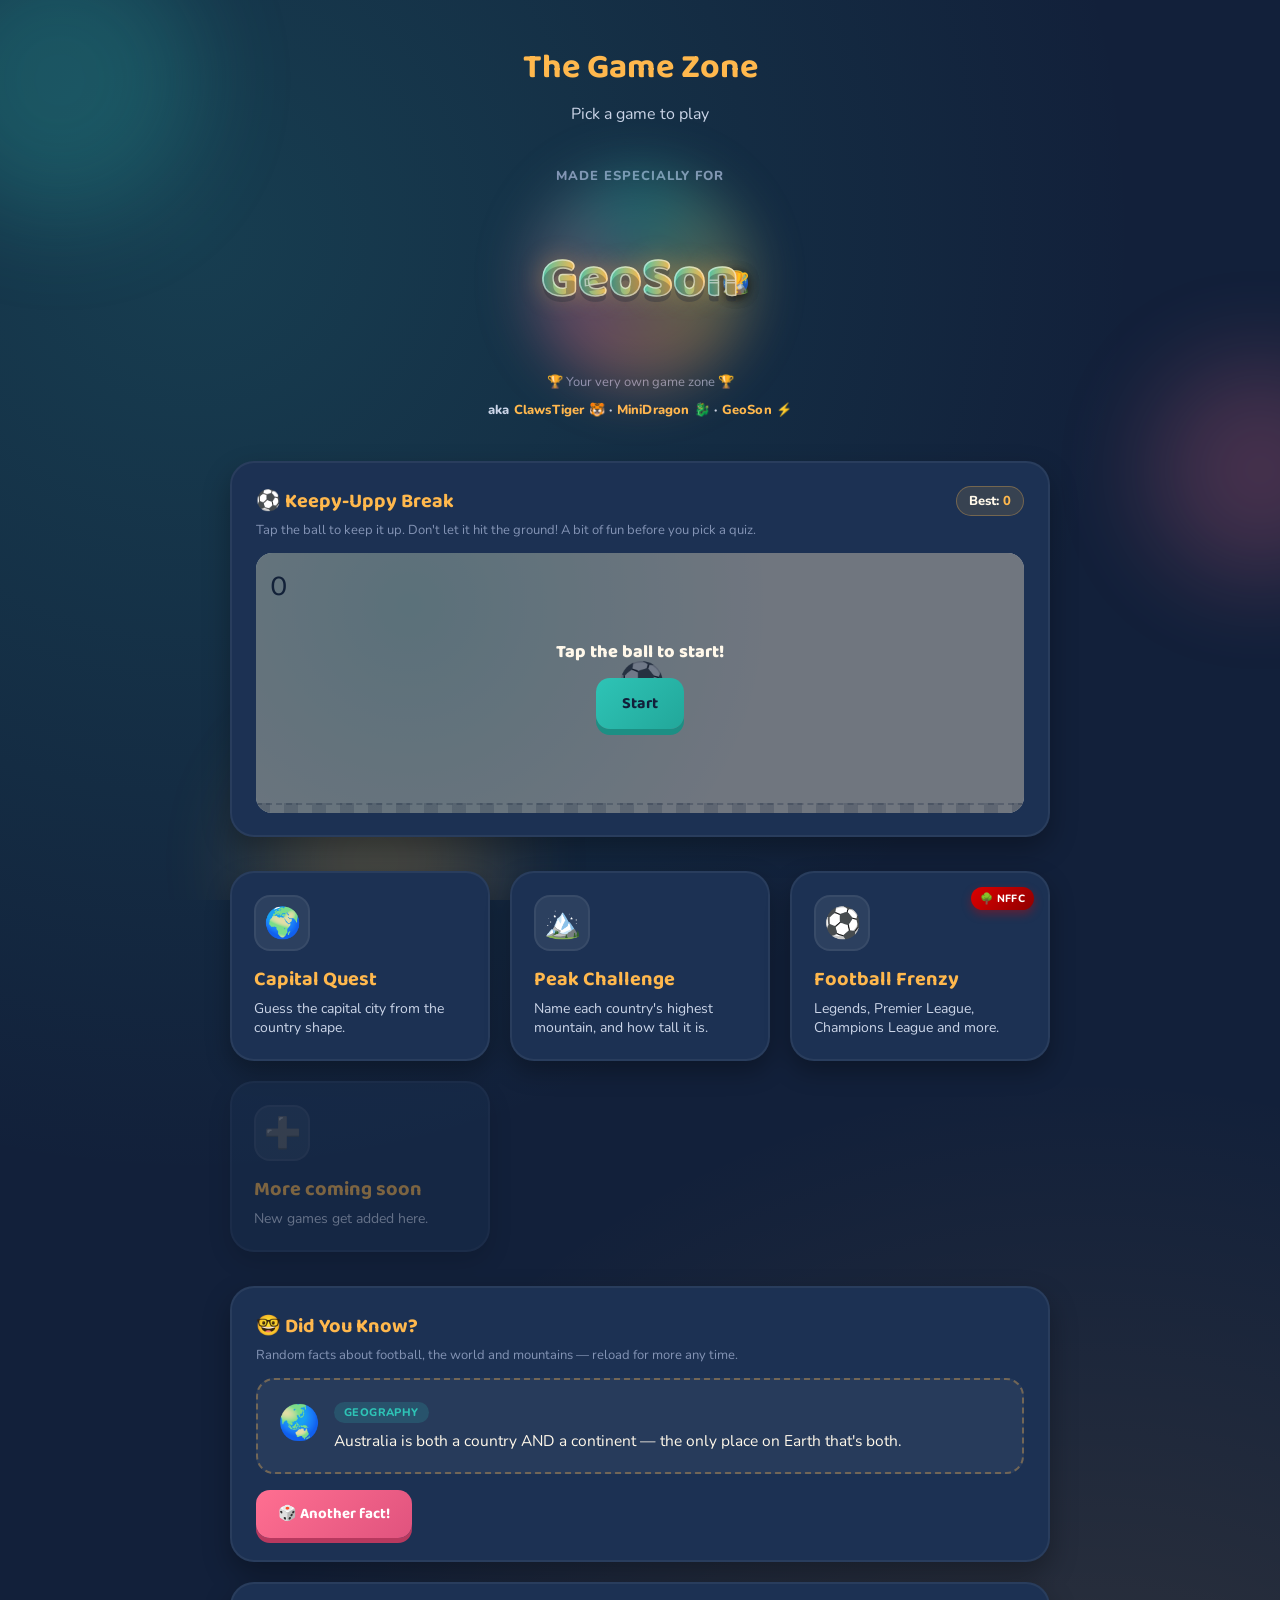
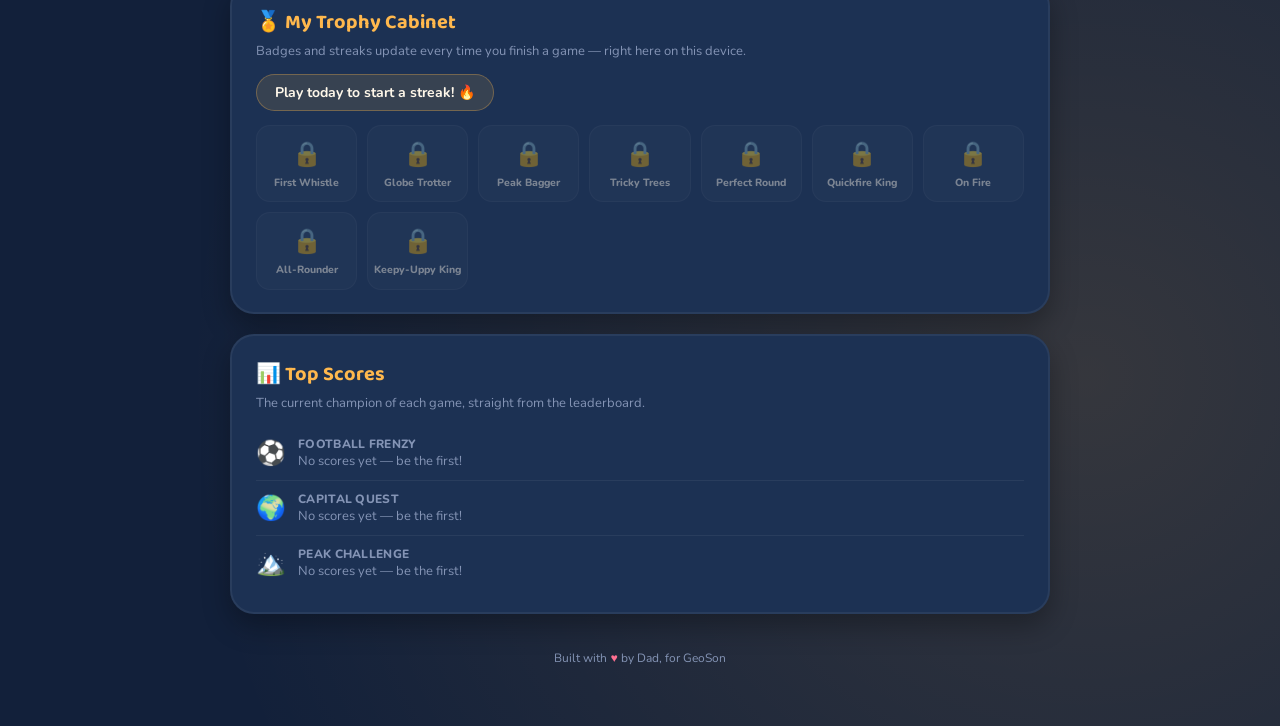
==== commit 183acc9a: "2 2" ====
--- a/index.html
+++ b/index.html
@@ -247,6 +247,15 @@
     transition:transform .05s ease;
   }
   .fact-btn:active{transform:translateY(4px);box-shadow:0 1px 0 #b8395f;}
+
+  .champ-row{display:flex;align-items:center;gap:12px;padding:10px 0;border-bottom:1px solid rgba(255,255,255,0.06);}
+  .champ-row:last-child{border-bottom:none;}
+  .champ-emoji{font-size:24px;width:30px;text-align:center;flex-shrink:0;}
+  .champ-game{font-size:12px;font-weight:800;color:#8494B5;text-transform:uppercase;letter-spacing:.3px;}
+  .champ-name{font-family:'Baloo 2',sans-serif;font-size:16px;color:var(--cream);}
+  .champ-name .crown{margin-right:4px;}
+  .champ-score{margin-left:auto;font-family:'Baloo 2',sans-serif;font-size:22px;color:var(--gold);flex-shrink:0;}
+  .champ-empty{color:#8494B5;font-size:13px;}
 
   .keepy-header{display:flex;justify-content:space-between;align-items:center;flex-wrap:wrap;gap:8px;margin-bottom:4px;}
   .keepy-header h2{margin:0;}
@@ -409,9 +418,9 @@
   </div>
 
   <div class="zone">
-    <h2>📊 Best Scores</h2>
-    <p class="zone-sub">Your personal bests across all three games.</p>
-    <div id="best-scores-chart"></div>
+    <h2>📊 Top Scores</h2>
+    <p class="zone-sub">The current champion of each game, straight from the leaderboard.</p>
+    <div id="best-scores-chart">Loading top scores...</div>
   </div>
 
   <footer class="made-with">Built with <span class="heart">&hearts;</span> by Dad, for GeoSon</footer>
@@ -420,7 +429,67 @@
 <script>
   GZ.renderStreak(document.getElementById("streak-banner"));
   GZ.renderBadgesGrid(document.getElementById("badges-grid"));
-  GZ.renderBestScores(document.getElementById("best-scores-chart"));
+
+  /* ---------- Top scores, live from the Supabase leaderboard ---------- */
+  (function () {
+    /* Same Supabase project used by all three quiz pages. */
+    const SUPABASE_URL = "https://hucnucpfyjltlhmvprso.supabase.co";
+    const SUPABASE_ANON_KEY = "eyJhbGciOiJIUzI1NiIsInR5cCI6IkpXVCJ9.eyJpc3MiOiJzdXBhYmFzZSIsInJlZiI6Imh1Y251Y3BmeWpsdGxobXZwcnNvIiwicm9sZSI6ImFub24iLCJpYXQiOjE3ODgwMDgzNjEsImV4cCI6MjEwMzU4NDM2MX0.DSjLCkiUWB47wVd4wnW_2RvWFoISbH80JI9ukB1bBdg";
+
+    const GAMES = [
+      { id: "football-frenzy", label: "Football Frenzy", emoji: "⚽" },
+      { id: "capital-quest", label: "Capital Quest", emoji: "🌍" },
+      { id: "mountain-peaks", label: "Peak Challenge", emoji: "🏔️" }
+    ];
+
+    const chartEl = document.getElementById("best-scores-chart");
+
+    function escapeHtml(str) {
+      const div = document.createElement("div");
+      div.textContent = String(str);
+      return div.innerHTML;
+    }
+
+    async function fetchTopScorer(gameId) {
+      try {
+        const url = `${SUPABASE_URL}/rest/v1/leaderboard?game=eq.${gameId}&select=player_name,score&order=score.desc&limit=1`;
+        const res = await fetch(url, {
+          headers: {
+            "apikey": SUPABASE_ANON_KEY,
+            "Authorization": `Bearer ${SUPABASE_ANON_KEY}`
+          }
+        });
+        if (!res.ok) return null;
+        const data = await res.json();
+        if (!data.length) return null;
+        return { name: data[0].player_name, score: data[0].score };
+      } catch (e) {
+        console.error("Could not load top scorer for", gameId, e);
+        return null;
+      }
+    }
+
+    async function renderTopScores() {
+      const results = await Promise.all(GAMES.map(g => fetchTopScorer(g.id)));
+      let html = "";
+      GAMES.forEach((g, i) => {
+        const top = results[i];
+        html += `<div class="champ-row">
+          <div class="champ-emoji">${g.emoji}</div>
+          <div>
+            <div class="champ-game">${escapeHtml(g.label)}</div>
+            ${top
+              ? `<div class="champ-name"><span class="crown">👑</span>${escapeHtml(top.name)}</div>`
+              : `<div class="champ-empty">No scores yet — be the first!</div>`}
+          </div>
+          ${top ? `<div class="champ-score">${top.score}</div>` : ""}
+        </div>`;
+      });
+      chartEl.innerHTML = html;
+    }
+
+    renderTopScores();
+  })();
 
   /* ---------- Did You Know? fun facts ---------- */
   (function () {
@@ -544,7 +613,6 @@
       const nickname = GZ.randomNickname();
       const { isNewBest, newBadges } = GZ.recordKeepyUppy(score);
       bestEl.textContent = GZ.load().keepyUppyBest || 0;
-      GZ.renderBestScores(document.getElementById("best-scores-chart"));
       overlay.innerHTML = `
         <p>${isNewBest && score > 0 ? "New best! " : ""}${score} keepy-upp${score === 1 ? "y" : "ies"}, ${nickname}!</p>
         <button class="btn-primary" id="keepy-start-btn">Play again</button>
